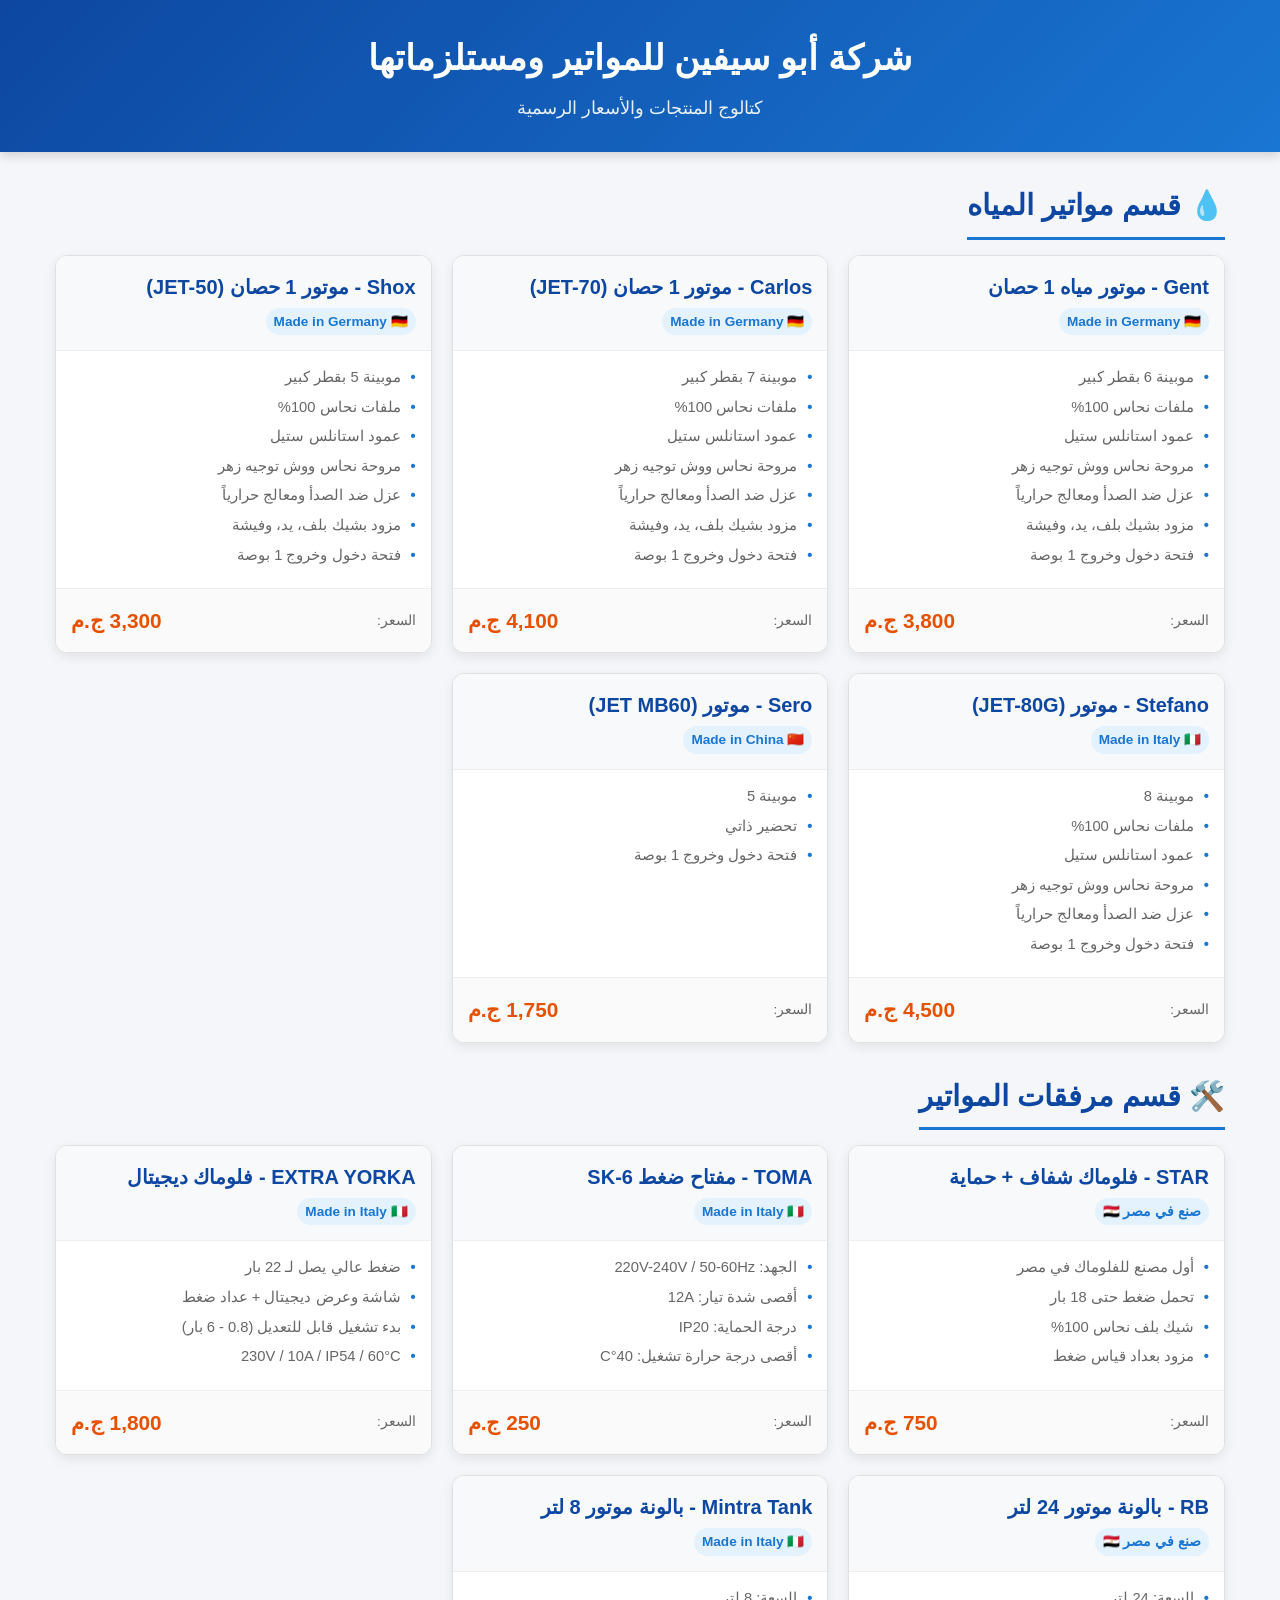
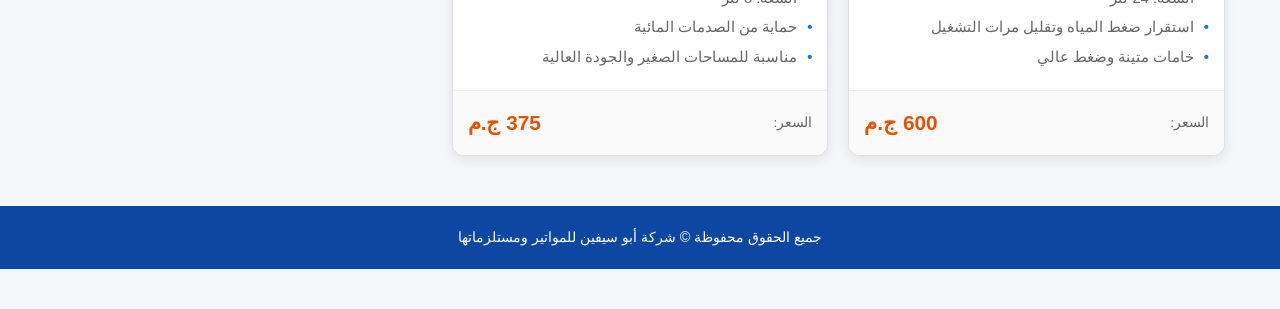
==== index.html @ 0f26a61b "Add initial HTML structure for product catalog" ====
<!DOCTYPE html>
<html lang="ar" dir="rtl">
<head>
    <meta charset="UTF-8">
    <meta name="viewport" content="width=device-width, initial-scale=1.0">
    <title>شركة أبو سيفين للمواتير ومستلزماتها</title>
    <style>
        :root {
            --primary-color: #0d47a1;
            --secondary-color: #1976d2;
            --accent-color: #e65100;
            --bg-color: #f4f6f9;
            --card-bg: #ffffff;
            --text-color: #333333;
            --text-light: #666666;
        }

        * {
            box-sizing: border-box;
            margin: 0;
            padding: 0;
            font-family: 'Segoe UI', Tahoma, Geneva, Verdana, sans-serif;
        }

        body {
            background-color: var(--bg-color);
            color: var(--text-color);
            line-height: 1.6;
            padding-bottom: 40px;
        }

        header {
            background: linear-gradient(135deg, var(--primary-color), var(--secondary-color));
            color: white;
            text-align: center;
            padding: 30px 15px;
            box-shadow: 0 4px 10px rgba(0,0,0,0.15);
        }

        header h1 {
            font-size: 2.2rem;
            margin-bottom: 8px;
        }

        header p {
            font-size: 1.1rem;
            opacity: 0.9;
        }

        .container {
            max-width: 1200px;
            margin: 0 auto;
            padding: 0 15px;
        }

        .section-title {
            font-size: 1.8rem;
            color: var(--primary-color);
            margin: 30px 0 15px;
            padding-bottom: 8px;
            border-bottom: 3px solid var(--secondary-color);
            display: inline-block;
        }

        .grid {
            display: grid;
            grid-template-columns: repeat(auto-fill, minmax(280px, 1fr));
            gap: 20px;
        }

        .card {
            background: var(--card-bg);
            border-radius: 12px;
            overflow: hidden;
            box-shadow: 0 4px 12px rgba(0,0,0,0.08);
            transition: transform 0.3s ease, box-shadow 0.3s ease;
            display: flex;
            flex-direction: column;
            border: 1px solid #e0e0e0;
        }

        .card:hover {
            transform: translateY(-5px);
            box-shadow: 0 8px 20px rgba(0,0,0,0.15);
        }

        .card-header {
            background-color: #f8f9fa;
            padding: 15px;
            border-bottom: 1px solid #eee;
        }

        .card-title {
            font-size: 1.25rem;
            color: var(--primary-color);
            margin-bottom: 5px;
        }

        .origin-badge {
            display: inline-block;
            background-color: #e3f2fd;
            color: var(--secondary-color);
            font-size: 0.85rem;
            font-weight: bold;
            padding: 3px 8px;
            border-radius: 15px;
        }

        .card-body {
            padding: 15px;
            flex-grow: 1;
        }

        .specs-list {
            list-style-type: none;
            font-size: 0.92rem;
            color: var(--text-light);
        }

        .specs-list li {
            margin-bottom: 6px;
            position: relative;
            padding-right: 15px;
        }

        .specs-list li::before {
            content: "•";
            color: var(--secondary-color);
            font-weight: bold;
            position: absolute;
            right: 0;
        }

        .card-footer {
            padding: 15px;
            background-color: #fafafa;
            border-top: 1px solid #eee;
            display: flex;
            justify-content: space-between;
            align-items: center;
        }

        .price-label {
            font-size: 0.85rem;
            color: var(--text-light);
        }

        .price-value {
            font-size: 1.3rem;
            font-weight: bold;
            color: var(--accent-color);
        }

        footer {
            text-align: center;
            margin-top: 50px;
            padding: 20px;
            background-color: var(--primary-color);
            color: white;
            font-size: 0.9rem;
        }

        @media (max-width: 600px) {
            header h1 {
                font-size: 1.6rem;
            }
            .grid {
                grid-template-columns: 1fr;
            }
        }
    </style>
</head>
<body>

    <header>
        <h1>شركة أبو سيفين للمواتير ومستلزماتها</h1>
        <p>كتالوج المنتجات والأسعار الرسمية</p>
    </header>

    <div class="container">
        
        <!-- القسم الأول: مواتير المياه -->
        <h2 class="section-title">💧 قسم مواتير المياه</h2>
        <div class="grid">
            
            <!-- منتج 1 -->
            <div class="card">
                <div class="card-header">
                    <h3 class="card-title">Gent - موتور مياه 1 حصان</h3>
                    <span class="origin-badge">Made in Germany 🇩🇪</span>
                </div>
                <div class="card-body">
                    <ul class="specs-list">
                        <li>موبينة 6 بقطر كبير</li>
                        <li>ملفات نحاس 100%</li>
                        <li>عمود استانلس ستيل</li>
                        <li>مروحة نحاس ووش توجيه زهر</li>
                        <li>عزل ضد الصدأ ومعالج حرارياً</li>
                        <li>مزود بشيك بلف، يد، وفيشة</li>
                        <li>فتحة دخول وخروج 1 بوصة</li>
                    </ul>
                </div>
                <div class="card-footer">
                    <span class="price-label">السعر:</span>
                    <span class="price-value">3,800 ج.م</span>
                </div>
            </div>

            <!-- منتج 2 -->
            <div class="card">
                <div class="card-header">
                    <h3 class="card-title">Carlos - موتور 1 حصان (JET-70)</h3>
                    <span class="origin-badge">Made in Germany 🇩🇪</span>
                </div>
                <div class="card-body">
                    <ul class="specs-list">
                        <li>موبينة 7 بقطر كبير</li>
                        <li>ملفات نحاس 100%</li>
                        <li>عمود استانلس ستيل</li>
                        <li>مروحة نحاس ووش توجيه زهر</li>
                        <li>عزل ضد الصدأ ومعالج حرارياً</li>
                        <li>مزود بشيك بلف، يد، وفيشة</li>
                        <li>فتحة دخول وخروج 1 بوصة</li>
                    </ul>
                </div>
                <div class="card-footer">
                    <span class="price-label">السعر:</span>
                    <span class="price-value">4,100 ج.م</span>
                </div>
            </div>

            <!-- منتج 3 -->
            <div class="card">
                <div class="card-header">
                    <h3 class="card-title">Shox - موتور 1 حصان (JET-50)</h3>
                    <span class="origin-badge">Made in Germany 🇩🇪</span>
                </div>
                <div class="card-body">
                    <ul class="specs-list">
                        <li>موبينة 5 بقطر كبير</li>
                        <li>ملفات نحاس 100%</li>
                        <li>عمود استانلس ستيل</li>
                        <li>مروحة نحاس ووش توجيه زهر</li>
                        <li>عزل ضد الصدأ ومعالج حرارياً</li>
                        <li>مزود بشيك بلف، يد، وفيشة</li>
                        <li>فتحة دخول وخروج 1 بوصة</li>
                    </ul>
                </div>
                <div class="card-footer">
                    <span class="price-label">السعر:</span>
                    <span class="price-value">3,300 ج.م</span>
                </div>
            </div>

            <!-- منتج 4 -->
            <div class="card">
                <div class="card-header">
                    <h3 class="card-title">Stefano - موتور (JET-80G)</h3>
                    <span class="origin-badge">Made in Italy 🇮🇹</span>
                </div>
                <div class="card-body">
                    <ul class="specs-list">
                        <li>موبينة 8</li>
                        <li>ملفات نحاس 100%</li>
                        <li>عمود استانلس ستيل</li>
                        <li>مروحة نحاس ووش توجيه زهر</li>
                        <li>عزل ضد الصدأ ومعالج حرارياً</li>
                        <li>فتحة دخول وخروج 1 بوصة</li>
                    </ul>
                </div>
                <div class="card-footer">
                    <span class="price-label">السعر:</span>
                    <span class="price-value">4,500 ج.م</span>
                </div>
            </div>

            <!-- منتج 5 -->
            <div class="card">
                <div class="card-header">
                    <h3 class="card-title">Sero - موتور (JET MB60)</h3>
                    <span class="origin-badge">Made in China 🇨🇳</span>
                </div>
                <div class="card-body">
                    <ul class="specs-list">
                        <li>موبينة 5</li>
                        <li>تحضير ذاتي</li>
                        <li>فتحة دخول وخروج 1 بوصة</li>
                    </ul>
                </div>
                <div class="card-footer">
                    <span class="price-label">السعر:</span>
                    <span class="price-value">1,750 ج.م</span>
                </div>
            </div>

        </div>

        <!-- القسم الثاني: مرفقات المواتير -->
        <h2 class="section-title">🛠️ قسم مرفقات المواتير</h2>
        <div class="grid">
            
            <!-- منتج 1 -->
            <div class="card">
                <div class="card-header">
                    <h3 class="card-title">STAR - فلوماك شفاف + حماية</h3>
                    <span class="origin-badge">صنع في مصر 🇪🇬</span>
                </div>
                <div class="card-body">
                    <ul class="specs-list">
                        <li>أول مصنع للفلوماك في مصر</li>
                        <li>تحمل ضغط حتى 18 بار</li>
                        <li>شيك بلف نحاس 100%</li>
                        <li>مزود بعداد قياس ضغط</li>
                    </ul>
                </div>
                <div class="card-footer">
                    <span class="price-label">السعر:</span>
                    <span class="price-value">750 ج.م</span>
                </div>
            </div>

            <!-- منتج 2 -->
            <div class="card">
                <div class="card-header">
                    <h3 class="card-title">TOMA - مفتاح ضغط SK-6</h3>
                    <span class="origin-badge">Made in Italy 🇮🇹</span>
                </div>
                <div class="card-body">
                    <ul class="specs-list">
                        <li>الجهد: 220V-240V / 50-60Hz</li>
                        <li>أقصى شدة تيار: 12A</li>
                        <li>درجة الحماية: IP20</li>
                        <li>أقصى درجة حرارة تشغيل: 40°C</li>
                    </ul>
                </div>
                <div class="card-footer">
                    <span class="price-label">السعر:</span>
                    <span class="price-value">250 ج.م</span>
                </div>
            </div>

            <!-- منتج 3 -->
            <div class="card">
                <div class="card-header">
                    <h3 class="card-title">EXTRA YORKA - فلوماك ديجيتال</h3>
                    <span class="origin-badge">Made in Italy 🇮🇹</span>
                </div>
                <div class="card-body">
                    <ul class="specs-list">
                        <li>ضغط عالي يصل لـ 22 بار</li>
                        <li>شاشة وعرض ديجيتال + عداد ضغط</li>
                        <li>بدء تشغيل قابل للتعديل (0.8 - 6 بار)</li>
                        <li>230V / 10A / IP54 / 60°C</li>
                    </ul>
                </div>
                <div class="card-footer">
                    <span class="price-label">السعر:</span>
                    <span class="price-value">1,800 ج.م</span>
                </div>
            </div>

            <!-- منتج 4 -->
            <div class="card">
                <div class="card-header">
                    <h3 class="card-title">RB - بالونة موتور 24 لتر</h3>
                    <span class="origin-badge">صنع في مصر 🇪🇬</span>
                </div>
                <div class="card-body">
                    <ul class="specs-list">
                        <li>السعة: 24 لتر</li>
                        <li>استقرار ضغط المياه وتقليل مرات التشغيل</li>
                        <li>خامات متينة وضغط عالي</li>
                    </ul>
                </div>
                <div class="card-footer">
                    <span class="price-label">السعر:</span>
                    <span class="price-value">600 ج.م</span>
                </div>
            </div>

            <!-- منتج 5 -->
            <div class="card">
                <div class="card-header">
                    <h3 class="card-title">Mintra Tank - بالونة موتور 8 لتر</h3>
                    <span class="origin-badge">Made in Italy 🇮🇹</span>
                </div>
                <div class="card-body">
                    <ul class="specs-list">
                        <li>السعة: 8 لتر</li>
                        <li>حماية من الصدمات المائية</li>
                        <li>مناسبة للمساحات الصغير والجودة العالية</li>
                    </ul>
                </div>
                <div class="card-footer">
                    <span class="price-label">السعر:</span>
                    <span class="price-value">375 ج.م</span>
                </div>
            </div>

        </div>

    </div>

    <footer>
        <p>جميع الحقوق محفوظة © شركة أبو سيفين للمواتير ومستلزماتها</p>
    </footer>

</body>
  </html>
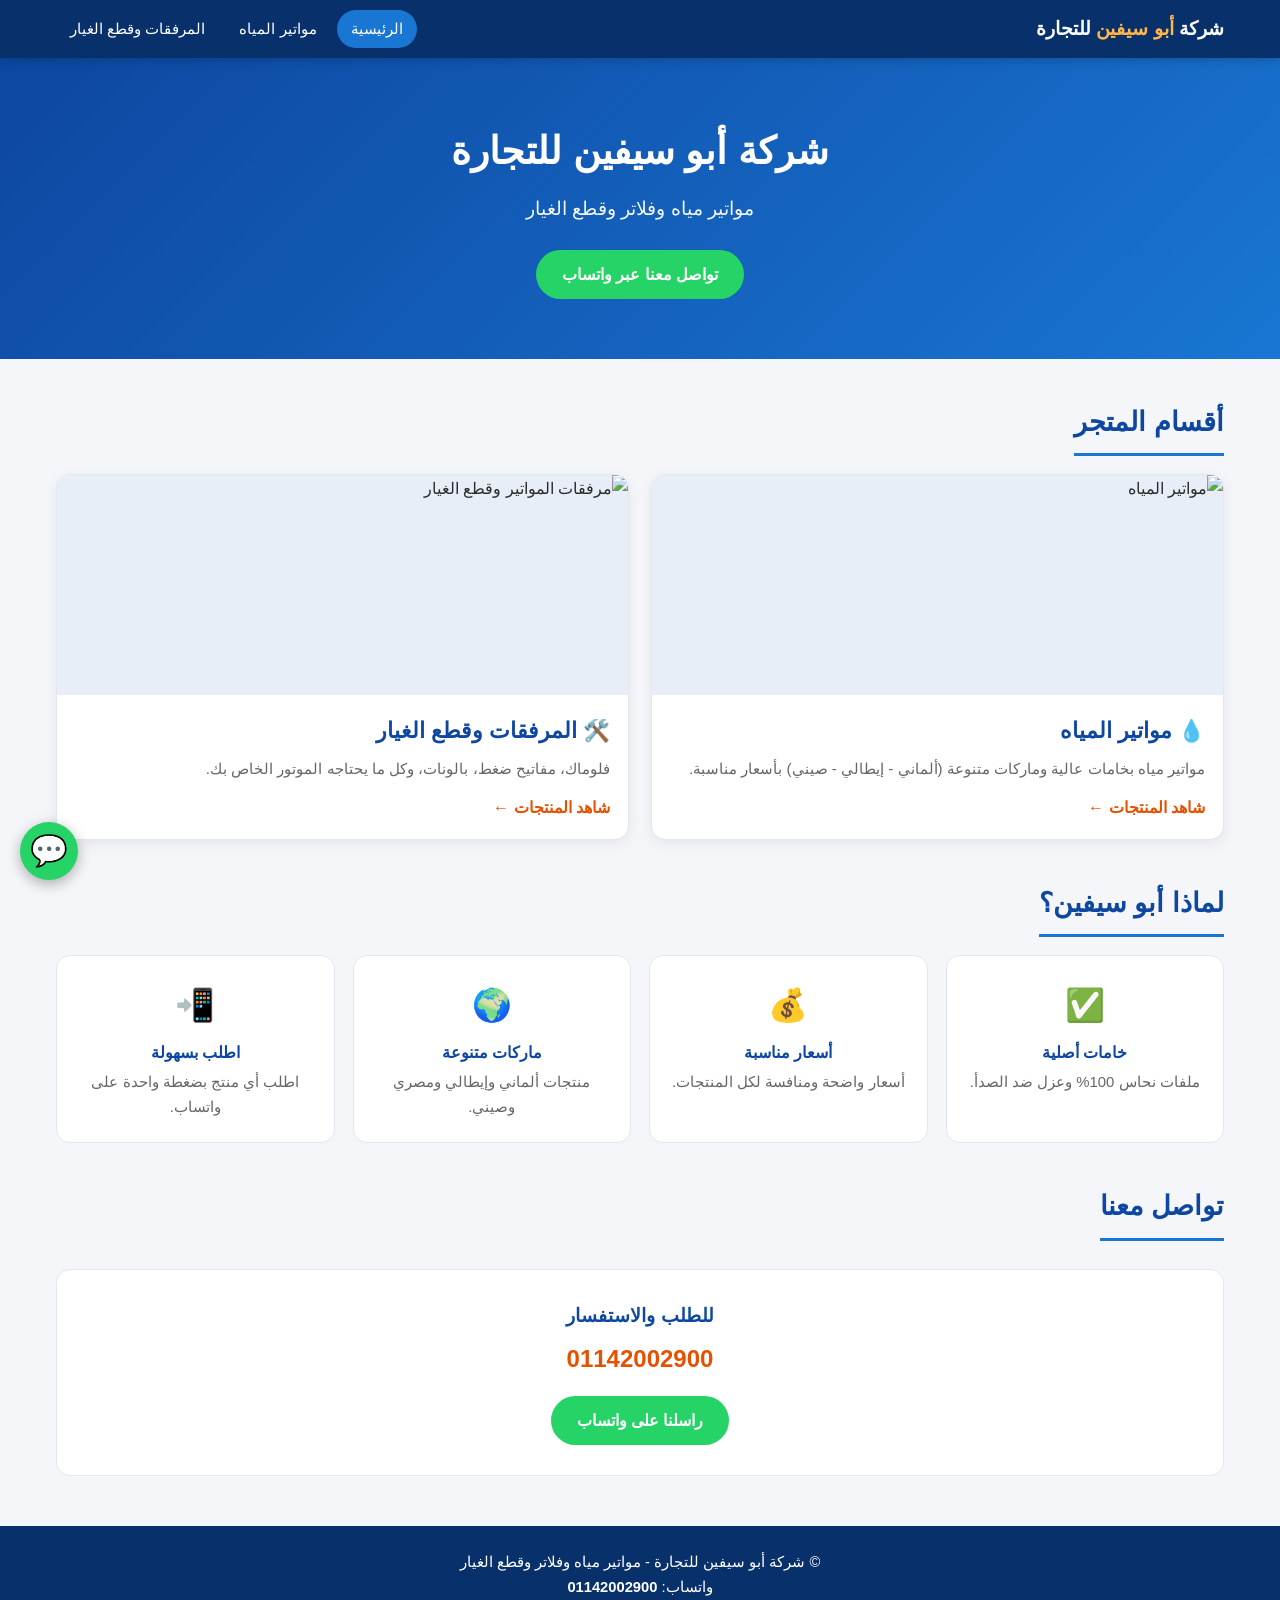
==== commit a96bbe3d: "Add files via upload" ====
--- a/index.html
+++ b/index.html
@@ -1,410 +1,96 @@
 <!DOCTYPE html>
 <html lang="ar" dir="rtl">
 <head>
-    <meta charset="UTF-8">
-    <meta name="viewport" content="width=device-width, initial-scale=1.0">
-    <title>شركة أبو سيفين للمواتير ومستلزماتها</title>
-    <style>
-        :root {
-            --primary-color: #0d47a1;
-            --secondary-color: #1976d2;
-            --accent-color: #e65100;
-            --bg-color: #f4f6f9;
-            --card-bg: #ffffff;
-            --text-color: #333333;
-            --text-light: #666666;
-        }
-
-        * {
-            box-sizing: border-box;
-            margin: 0;
-            padding: 0;
-            font-family: 'Segoe UI', Tahoma, Geneva, Verdana, sans-serif;
-        }
-
-        body {
-            background-color: var(--bg-color);
-            color: var(--text-color);
-            line-height: 1.6;
-            padding-bottom: 40px;
-        }
-
-        header {
-            background: linear-gradient(135deg, var(--primary-color), var(--secondary-color));
-            color: white;
-            text-align: center;
-            padding: 30px 15px;
-            box-shadow: 0 4px 10px rgba(0,0,0,0.15);
-        }
-
-        header h1 {
-            font-size: 2.2rem;
-            margin-bottom: 8px;
-        }
-
-        header p {
-            font-size: 1.1rem;
-            opacity: 0.9;
-        }
-
-        .container {
-            max-width: 1200px;
-            margin: 0 auto;
-            padding: 0 15px;
-        }
-
-        .section-title {
-            font-size: 1.8rem;
-            color: var(--primary-color);
-            margin: 30px 0 15px;
-            padding-bottom: 8px;
-            border-bottom: 3px solid var(--secondary-color);
-            display: inline-block;
-        }
-
-        .grid {
-            display: grid;
-            grid-template-columns: repeat(auto-fill, minmax(280px, 1fr));
-            gap: 20px;
-        }
-
-        .card {
-            background: var(--card-bg);
-            border-radius: 12px;
-            overflow: hidden;
-            box-shadow: 0 4px 12px rgba(0,0,0,0.08);
-            transition: transform 0.3s ease, box-shadow 0.3s ease;
-            display: flex;
-            flex-direction: column;
-            border: 1px solid #e0e0e0;
-        }
-
-        .card:hover {
-            transform: translateY(-5px);
-            box-shadow: 0 8px 20px rgba(0,0,0,0.15);
-        }
-
-        .card-header {
-            background-color: #f8f9fa;
-            padding: 15px;
-            border-bottom: 1px solid #eee;
-        }
-
-        .card-title {
-            font-size: 1.25rem;
-            color: var(--primary-color);
-            margin-bottom: 5px;
-        }
-
-        .origin-badge {
-            display: inline-block;
-            background-color: #e3f2fd;
-            color: var(--secondary-color);
-            font-size: 0.85rem;
-            font-weight: bold;
-            padding: 3px 8px;
-            border-radius: 15px;
-        }
-
-        .card-body {
-            padding: 15px;
-            flex-grow: 1;
-        }
-
-        .specs-list {
-            list-style-type: none;
-            font-size: 0.92rem;
-            color: var(--text-light);
-        }
-
-        .specs-list li {
-            margin-bottom: 6px;
-            position: relative;
-            padding-right: 15px;
-        }
-
-        .specs-list li::before {
-            content: "•";
-            color: var(--secondary-color);
-            font-weight: bold;
-            position: absolute;
-            right: 0;
-        }
-
-        .card-footer {
-            padding: 15px;
-            background-color: #fafafa;
-            border-top: 1px solid #eee;
-            display: flex;
-            justify-content: space-between;
-            align-items: center;
-        }
-
-        .price-label {
-            font-size: 0.85rem;
-            color: var(--text-light);
-        }
-
-        .price-value {
-            font-size: 1.3rem;
-            font-weight: bold;
-            color: var(--accent-color);
-        }
-
-        footer {
-            text-align: center;
-            margin-top: 50px;
-            padding: 20px;
-            background-color: var(--primary-color);
-            color: white;
-            font-size: 0.9rem;
-        }
-
-        @media (max-width: 600px) {
-            header h1 {
-                font-size: 1.6rem;
-            }
-            .grid {
-                grid-template-columns: 1fr;
-            }
-        }
-    </style>
+  <meta charset="UTF-8">
+  <meta name="viewport" content="width=device-width, initial-scale=1.0">
+  <title>شركة أبو سيفين للتجارة | مواتير مياه وفلاتر وقطع الغيار</title>
+  <meta name="description" content="شركة أبو سيفين للتجارة - مواتير مياه وفلاتر وقطع الغيار بأفضل الأسعار. اطلب مباشرة عبر واتساب.">
+  <link rel="stylesheet" href="style.css">
 </head>
 <body>
 
-    <header>
-        <h1>شركة أبو سيفين للمواتير ومستلزماتها</h1>
-        <p>كتالوج المنتجات والأسعار الرسمية</p>
-    </header>
+  <nav class="navbar">
+    <div class="container">
+      <a href="index.html" class="brand">شركة <span>أبو سيفين</span> للتجارة</a>
+      <div class="nav-links">
+        <a href="index.html" class="active">الرئيسية</a>
+        <a href="motors.html">مواتير المياه</a>
+        <a href="accessories.html">المرفقات وقطع الغيار</a>
+      </div>
+    </div>
+  </nav>
 
-    <div class="container">
-        
-        <!-- القسم الأول: مواتير المياه -->
-        <h2 class="section-title">💧 قسم مواتير المياه</h2>
-        <div class="grid">
-            
-            <!-- منتج 1 -->
-            <div class="card">
-                <div class="card-header">
-                    <h3 class="card-title">Gent - موتور مياه 1 حصان</h3>
-                    <span class="origin-badge">Made in Germany 🇩🇪</span>
-                </div>
-                <div class="card-body">
-                    <ul class="specs-list">
-                        <li>موبينة 6 بقطر كبير</li>
-                        <li>ملفات نحاس 100%</li>
-                        <li>عمود استانلس ستيل</li>
-                        <li>مروحة نحاس ووش توجيه زهر</li>
-                        <li>عزل ضد الصدأ ومعالج حرارياً</li>
-                        <li>مزود بشيك بلف، يد، وفيشة</li>
-                        <li>فتحة دخول وخروج 1 بوصة</li>
-                    </ul>
-                </div>
-                <div class="card-footer">
-                    <span class="price-label">السعر:</span>
-                    <span class="price-value">3,800 ج.م</span>
-                </div>
-            </div>
+  <header class="hero">
+    <h1>شركة أبو سيفين للتجارة</h1>
+    <p>مواتير مياه وفلاتر وقطع الغيار</p>
+    <a class="btn btn-whatsapp" data-wa href="#">تواصل معنا عبر واتساب</a>
+  </header>
 
-            <!-- منتج 2 -->
-            <div class="card">
-                <div class="card-header">
-                    <h3 class="card-title">Carlos - موتور 1 حصان (JET-70)</h3>
-                    <span class="origin-badge">Made in Germany 🇩🇪</span>
-                </div>
-                <div class="card-body">
-                    <ul class="specs-list">
-                        <li>موبينة 7 بقطر كبير</li>
-                        <li>ملفات نحاس 100%</li>
-                        <li>عمود استانلس ستيل</li>
-                        <li>مروحة نحاس ووش توجيه زهر</li>
-                        <li>عزل ضد الصدأ ومعالج حرارياً</li>
-                        <li>مزود بشيك بلف، يد، وفيشة</li>
-                        <li>فتحة دخول وخروج 1 بوصة</li>
-                    </ul>
-                </div>
-                <div class="card-footer">
-                    <span class="price-label">السعر:</span>
-                    <span class="price-value">4,100 ج.م</span>
-                </div>
-            </div>
+  <main class="container">
 
-            <!-- منتج 3 -->
-            <div class="card">
-                <div class="card-header">
-                    <h3 class="card-title">Shox - موتور 1 حصان (JET-50)</h3>
-                    <span class="origin-badge">Made in Germany 🇩🇪</span>
-                </div>
-                <div class="card-body">
-                    <ul class="specs-list">
-                        <li>موبينة 5 بقطر كبير</li>
-                        <li>ملفات نحاس 100%</li>
-                        <li>عمود استانلس ستيل</li>
-                        <li>مروحة نحاس ووش توجيه زهر</li>
-                        <li>عزل ضد الصدأ ومعالج حرارياً</li>
-                        <li>مزود بشيك بلف، يد، وفيشة</li>
-                        <li>فتحة دخول وخروج 1 بوصة</li>
-                    </ul>
-                </div>
-                <div class="card-footer">
-                    <span class="price-label">السعر:</span>
-                    <span class="price-value">3,300 ج.م</span>
-                </div>
-            </div>
+    <h2 class="section-title">أقسام المتجر</h2>
+    <div class="categories">
+      <a class="category-card" href="motors.html">
+        <img src="images/cat-motors.jpg" alt="مواتير المياه" loading="lazy"
+             onerror="this.onerror=null;this.src='images/placeholder.svg';">
+        <div class="info">
+          <h3>💧 مواتير المياه</h3>
+          <p>مواتير مياه بخامات عالية وماركات متنوعة (ألماني - إيطالي - صيني) بأسعار مناسبة.</p>
+          <span class="more">شاهد المنتجات ←</span>
+        </div>
+      </a>
 
-            <!-- منتج 4 -->
-            <div class="card">
-                <div class="card-header">
-                    <h3 class="card-title">Stefano - موتور (JET-80G)</h3>
-                    <span class="origin-badge">Made in Italy 🇮🇹</span>
-                </div>
-                <div class="card-body">
-                    <ul class="specs-list">
-                        <li>موبينة 8</li>
-                        <li>ملفات نحاس 100%</li>
-                        <li>عمود استانلس ستيل</li>
-                        <li>مروحة نحاس ووش توجيه زهر</li>
-                        <li>عزل ضد الصدأ ومعالج حرارياً</li>
-                        <li>فتحة دخول وخروج 1 بوصة</li>
-                    </ul>
-                </div>
-                <div class="card-footer">
-                    <span class="price-label">السعر:</span>
-                    <span class="price-value">4,500 ج.م</span>
-                </div>
-            </div>
-
-            <!-- منتج 5 -->
-            <div class="card">
-                <div class="card-header">
-                    <h3 class="card-title">Sero - موتور (JET MB60)</h3>
-                    <span class="origin-badge">Made in China 🇨🇳</span>
-                </div>
-                <div class="card-body">
-                    <ul class="specs-list">
-                        <li>موبينة 5</li>
-                        <li>تحضير ذاتي</li>
-                        <li>فتحة دخول وخروج 1 بوصة</li>
-                    </ul>
-                </div>
-                <div class="card-footer">
-                    <span class="price-label">السعر:</span>
-                    <span class="price-value">1,750 ج.م</span>
-                </div>
-            </div>
-
+      <a class="category-card" href="accessories.html">
+        <img src="images/cat-accessories.jpg" alt="مرفقات المواتير وقطع الغيار" loading="lazy"
+             onerror="this.onerror=null;this.src='images/placeholder.svg';">
+        <div class="info">
+          <h3>🛠️ المرفقات وقطع الغيار</h3>
+          <p>فلوماك، مفاتيح ضغط، بالونات، وكل ما يحتاجه الموتور الخاص بك.</p>
+          <span class="more">شاهد المنتجات ←</span>
         </div>
-
-        <!-- القسم الثاني: مرفقات المواتير -->
-        <h2 class="section-title">🛠️ قسم مرفقات المواتير</h2>
-        <div class="grid">
-            
-            <!-- منتج 1 -->
-            <div class="card">
-                <div class="card-header">
-                    <h3 class="card-title">STAR - فلوماك شفاف + حماية</h3>
-                    <span class="origin-badge">صنع في مصر 🇪🇬</span>
-                </div>
-                <div class="card-body">
-                    <ul class="specs-list">
-                        <li>أول مصنع للفلوماك في مصر</li>
-                        <li>تحمل ضغط حتى 18 بار</li>
-                        <li>شيك بلف نحاس 100%</li>
-                        <li>مزود بعداد قياس ضغط</li>
-                    </ul>
-                </div>
-                <div class="card-footer">
-                    <span class="price-label">السعر:</span>
-                    <span class="price-value">750 ج.م</span>
-                </div>
-            </div>
-
-            <!-- منتج 2 -->
-            <div class="card">
-                <div class="card-header">
-                    <h3 class="card-title">TOMA - مفتاح ضغط SK-6</h3>
-                    <span class="origin-badge">Made in Italy 🇮🇹</span>
-                </div>
-                <div class="card-body">
-                    <ul class="specs-list">
-                        <li>الجهد: 220V-240V / 50-60Hz</li>
-                        <li>أقصى شدة تيار: 12A</li>
-                        <li>درجة الحماية: IP20</li>
-                        <li>أقصى درجة حرارة تشغيل: 40°C</li>
-                    </ul>
-                </div>
-                <div class="card-footer">
-                    <span class="price-label">السعر:</span>
-                    <span class="price-value">250 ج.م</span>
-                </div>
-            </div>
-
-            <!-- منتج 3 -->
-            <div class="card">
-                <div class="card-header">
-                    <h3 class="card-title">EXTRA YORKA - فلوماك ديجيتال</h3>
-                    <span class="origin-badge">Made in Italy 🇮🇹</span>
-                </div>
-                <div class="card-body">
-                    <ul class="specs-list">
-                        <li>ضغط عالي يصل لـ 22 بار</li>
-                        <li>شاشة وعرض ديجيتال + عداد ضغط</li>
-                        <li>بدء تشغيل قابل للتعديل (0.8 - 6 بار)</li>
-                        <li>230V / 10A / IP54 / 60°C</li>
-                    </ul>
-                </div>
-                <div class="card-footer">
-                    <span class="price-label">السعر:</span>
-                    <span class="price-value">1,800 ج.م</span>
-                </div>
-            </div>
-
-            <!-- منتج 4 -->
-            <div class="card">
-                <div class="card-header">
-                    <h3 class="card-title">RB - بالونة موتور 24 لتر</h3>
-                    <span class="origin-badge">صنع في مصر 🇪🇬</span>
-                </div>
-                <div class="card-body">
-                    <ul class="specs-list">
-                        <li>السعة: 24 لتر</li>
-                        <li>استقرار ضغط المياه وتقليل مرات التشغيل</li>
-                        <li>خامات متينة وضغط عالي</li>
-                    </ul>
-                </div>
-                <div class="card-footer">
-                    <span class="price-label">السعر:</span>
-                    <span class="price-value">600 ج.م</span>
-                </div>
-            </div>
-
-            <!-- منتج 5 -->
-            <div class="card">
-                <div class="card-header">
-                    <h3 class="card-title">Mintra Tank - بالونة موتور 8 لتر</h3>
-                    <span class="origin-badge">Made in Italy 🇮🇹</span>
-                </div>
-                <div class="card-body">
-                    <ul class="specs-list">
-                        <li>السعة: 8 لتر</li>
-                        <li>حماية من الصدمات المائية</li>
-                        <li>مناسبة للمساحات الصغير والجودة العالية</li>
-                    </ul>
-                </div>
-                <div class="card-footer">
-                    <span class="price-label">السعر:</span>
-                    <span class="price-value">375 ج.م</span>
-                </div>
-            </div>
-
-        </div>
-
+      </a>
     </div>
 
-    <footer>
-        <p>جميع الحقوق محفوظة © شركة أبو سيفين للمواتير ومستلزماتها</p>
-    </footer>
+    <h2 class="section-title">لماذا أبو سيفين؟</h2>
+    <div class="info-grid">
+      <div class="info-box">
+        <div class="icon">✅</div>
+        <h4>خامات أصلية</h4>
+        <p>ملفات نحاس 100% وعزل ضد الصدأ.</p>
+      </div>
+      <div class="info-box">
+        <div class="icon">💰</div>
+        <h4>أسعار مناسبة</h4>
+        <p>أسعار واضحة ومنافسة لكل المنتجات.</p>
+      </div>
+      <div class="info-box">
+        <div class="icon">🌍</div>
+        <h4>ماركات متنوعة</h4>
+        <p>منتجات ألماني وإيطالي ومصري وصيني.</p>
+      </div>
+      <div class="info-box">
+        <div class="icon">📲</div>
+        <h4>اطلب بسهولة</h4>
+        <p>اطلب أي منتج بضغطة واحدة على واتساب.</p>
+      </div>
+    </div>
 
+    <h2 class="section-title">تواصل معنا</h2>
+    <div class="contact-box">
+      <h3>للطلب والاستفسار</h3>
+      <p class="phone">01142002900</p>
+      <a class="btn btn-whatsapp" data-wa href="#">راسلنا على واتساب</a>
+    </div>
+
+  </main>
+
+  <footer>
+    <p>© شركة أبو سيفين للتجارة - مواتير مياه وفلاتر وقطع الغيار</p>
+    <p>واتساب: <span class="phone">01142002900</span></p>
+  </footer>
+
+  <a class="float-wa" data-wa href="#" aria-label="واتساب">💬</a>
+
+  <script src="script.js"></script>
 </body>
-  </html>
-  
+</html>
--- a/style.css
+++ b/style.css
@@ -0,0 +1,249 @@
+:root {
+  --primary: #0d47a1;
+  --primary-dark: #08306b;
+  --secondary: #1976d2;
+  --accent: #e65100;
+  --whatsapp: #25d366;
+  --whatsapp-dark: #1da851;
+  --bg: #f4f6f9;
+  --card: #ffffff;
+  --text: #2b2b2b;
+  --muted: #666;
+  --border: #e3e7ee;
+  --radius: 14px;
+}
+
+* { box-sizing: border-box; margin: 0; padding: 0; }
+
+html { scroll-behavior: smooth; }
+
+body {
+  font-family: 'Segoe UI', Tahoma, Arial, sans-serif;
+  background: var(--bg);
+  color: var(--text);
+  line-height: 1.7;
+}
+
+a { text-decoration: none; color: inherit; }
+img { max-width: 100%; display: block; }
+
+.container { max-width: 1200px; margin: 0 auto; padding: 0 16px; }
+
+/* ===== Navbar ===== */
+.navbar {
+  background: var(--primary-dark);
+  color: #fff;
+  position: sticky;
+  top: 0;
+  z-index: 50;
+  box-shadow: 0 2px 10px rgba(0,0,0,.2);
+}
+.navbar .container {
+  display: flex;
+  align-items: center;
+  justify-content: space-between;
+  flex-wrap: wrap;
+  gap: 8px;
+  padding-top: 10px;
+  padding-bottom: 10px;
+}
+.brand { font-size: 1.2rem; font-weight: bold; }
+.brand span { color: #ffb74d; }
+.nav-links { display: flex; gap: 6px; flex-wrap: wrap; }
+.nav-links a {
+  padding: 6px 14px;
+  border-radius: 20px;
+  font-size: .95rem;
+  transition: background .2s;
+}
+.nav-links a:hover { background: rgba(255,255,255,.15); }
+.nav-links a.active { background: var(--secondary); }
+
+/* ===== Hero ===== */
+.hero {
+  background: linear-gradient(135deg, var(--primary), var(--secondary));
+  color: #fff;
+  text-align: center;
+  padding: 60px 16px;
+}
+.hero h1 { font-size: 2.4rem; margin-bottom: 10px; }
+.hero p { font-size: 1.2rem; opacity: .95; margin-bottom: 24px; }
+
+.page-hero { padding: 36px 16px; }
+.page-hero h1 { font-size: 2rem; margin-bottom: 4px; }
+.page-hero p { margin-bottom: 0; font-size: 1.05rem; }
+
+/* ===== Buttons ===== */
+.btn {
+  display: inline-block;
+  padding: 11px 26px;
+  border-radius: 30px;
+  font-weight: bold;
+  font-size: 1rem;
+  border: none;
+  cursor: pointer;
+  transition: transform .2s, background .2s;
+}
+.btn:hover { transform: translateY(-2px); }
+.btn-whatsapp { background: var(--whatsapp); color: #fff; }
+.btn-whatsapp:hover { background: var(--whatsapp-dark); }
+.btn-light { background: #fff; color: var(--primary); }
+
+/* ===== Sections ===== */
+.section-title {
+  font-size: 1.7rem;
+  color: var(--primary);
+  margin: 40px 0 18px;
+  padding-bottom: 8px;
+  border-bottom: 3px solid var(--secondary);
+  display: inline-block;
+}
+
+/* ===== Home: category cards ===== */
+.categories {
+  display: grid;
+  grid-template-columns: repeat(auto-fit, minmax(280px, 1fr));
+  gap: 22px;
+}
+.category-card {
+  background: var(--card);
+  border-radius: var(--radius);
+  overflow: hidden;
+  border: 1px solid var(--border);
+  box-shadow: 0 4px 14px rgba(0,0,0,.07);
+  transition: transform .3s, box-shadow .3s;
+  display: block;
+}
+.category-card:hover { transform: translateY(-6px); box-shadow: 0 10px 24px rgba(0,0,0,.15); }
+.category-card img { width: 100%; height: 220px; object-fit: cover; background: #e8eef7; }
+.category-card .info { padding: 18px; }
+.category-card h3 { color: var(--primary); font-size: 1.35rem; margin-bottom: 6px; }
+.category-card p { color: var(--muted); font-size: .95rem; margin-bottom: 12px; }
+.category-card .more { color: var(--accent); font-weight: bold; }
+
+/* ===== Home: info boxes ===== */
+.info-grid {
+  display: grid;
+  grid-template-columns: repeat(auto-fit, minmax(220px, 1fr));
+  gap: 18px;
+}
+.info-box {
+  background: var(--card);
+  border: 1px solid var(--border);
+  border-radius: var(--radius);
+  padding: 22px 16px;
+  text-align: center;
+}
+.info-box .icon { font-size: 2rem; margin-bottom: 6px; }
+.info-box h4 { color: var(--primary); margin-bottom: 4px; }
+.info-box p { color: var(--muted); font-size: .93rem; }
+
+.contact-box {
+  background: var(--card);
+  border: 1px solid var(--border);
+  border-radius: var(--radius);
+  padding: 30px 16px;
+  text-align: center;
+  margin-top: 10px;
+}
+.contact-box h3 { color: var(--primary); margin-bottom: 8px; }
+.contact-box .phone { font-size: 1.5rem; font-weight: bold; color: var(--accent); direction: ltr; margin-bottom: 16px; }
+
+/* ===== Products ===== */
+.toolbar { margin: 24px 0 8px; }
+.search {
+  width: 100%;
+  max-width: 420px;
+  padding: 11px 18px;
+  border-radius: 30px;
+  border: 1px solid var(--border);
+  font-size: 1rem;
+  outline: none;
+}
+.search:focus { border-color: var(--secondary); box-shadow: 0 0 0 3px rgba(25,118,210,.15); }
+
+.grid {
+  display: grid;
+  grid-template-columns: repeat(auto-fill, minmax(270px, 1fr));
+  gap: 22px;
+  margin-top: 18px;
+}
+.card {
+  background: var(--card);
+  border-radius: var(--radius);
+  overflow: hidden;
+  border: 1px solid var(--border);
+  box-shadow: 0 4px 12px rgba(0,0,0,.07);
+  display: flex;
+  flex-direction: column;
+  transition: transform .3s, box-shadow .3s;
+}
+.card:hover { transform: translateY(-5px); box-shadow: 0 10px 22px rgba(0,0,0,.14); }
+.card-img {
+  background: #fff;
+  border-bottom: 1px solid var(--border);
+  aspect-ratio: 4 / 3;
+  display: flex;
+  align-items: center;
+  justify-content: center;
+}
+.card-img img { width: 100%; height: 100%; object-fit: contain; padding: 8px; }
+.card-header { padding: 14px 16px 0; }
+.card-title { font-size: 1.15rem; color: var(--primary); margin-bottom: 6px; }
+.origin-badge {
+  display: inline-block;
+  background: #e3f2fd;
+  color: var(--secondary);
+  font-size: .82rem;
+  font-weight: bold;
+  padding: 2px 10px;
+  border-radius: 15px;
+}
+.card-body { padding: 12px 16px; flex-grow: 1; }
+.specs-list { list-style: none; font-size: .9rem; color: var(--muted); }
+.specs-list li { position: relative; padding-right: 14px; margin-bottom: 4px; }
+.specs-list li::before { content: "•"; color: var(--secondary); font-weight: bold; position: absolute; right: 0; }
+.card-footer { padding: 14px 16px 16px; border-top: 1px solid var(--border); background: #fafbfc; }
+.price { font-size: 1.35rem; font-weight: bold; color: var(--accent); margin-bottom: 10px; }
+.price small { font-size: .85rem; color: var(--muted); font-weight: normal; }
+.card-footer .btn { width: 100%; text-align: center; padding: 10px; }
+.empty { text-align: center; color: var(--muted); padding: 40px 0; display: none; }
+
+/* ===== Floating WhatsApp ===== */
+.float-wa {
+  position: fixed;
+  bottom: 20px;
+  left: 20px;
+  background: var(--whatsapp);
+  color: #fff;
+  width: 58px;
+  height: 58px;
+  border-radius: 50%;
+  display: flex;
+  align-items: center;
+  justify-content: center;
+  font-size: 1.9rem;
+  box-shadow: 0 4px 14px rgba(0,0,0,.3);
+  z-index: 60;
+  transition: transform .2s;
+}
+.float-wa:hover { transform: scale(1.1); }
+
+/* ===== Footer ===== */
+footer {
+  background: var(--primary-dark);
+  color: #fff;
+  text-align: center;
+  padding: 24px 16px;
+  margin-top: 50px;
+  font-size: .92rem;
+}
+footer .phone { direction: ltr; display: inline-block; font-weight: bold; }
+
+/* ===== Mobile ===== */
+@media (max-width: 600px) {
+  .hero h1 { font-size: 1.7rem; }
+  .page-hero h1 { font-size: 1.5rem; }
+  .grid { grid-template-columns: 1fr; }
+  .brand { font-size: 1.05rem; }
+}
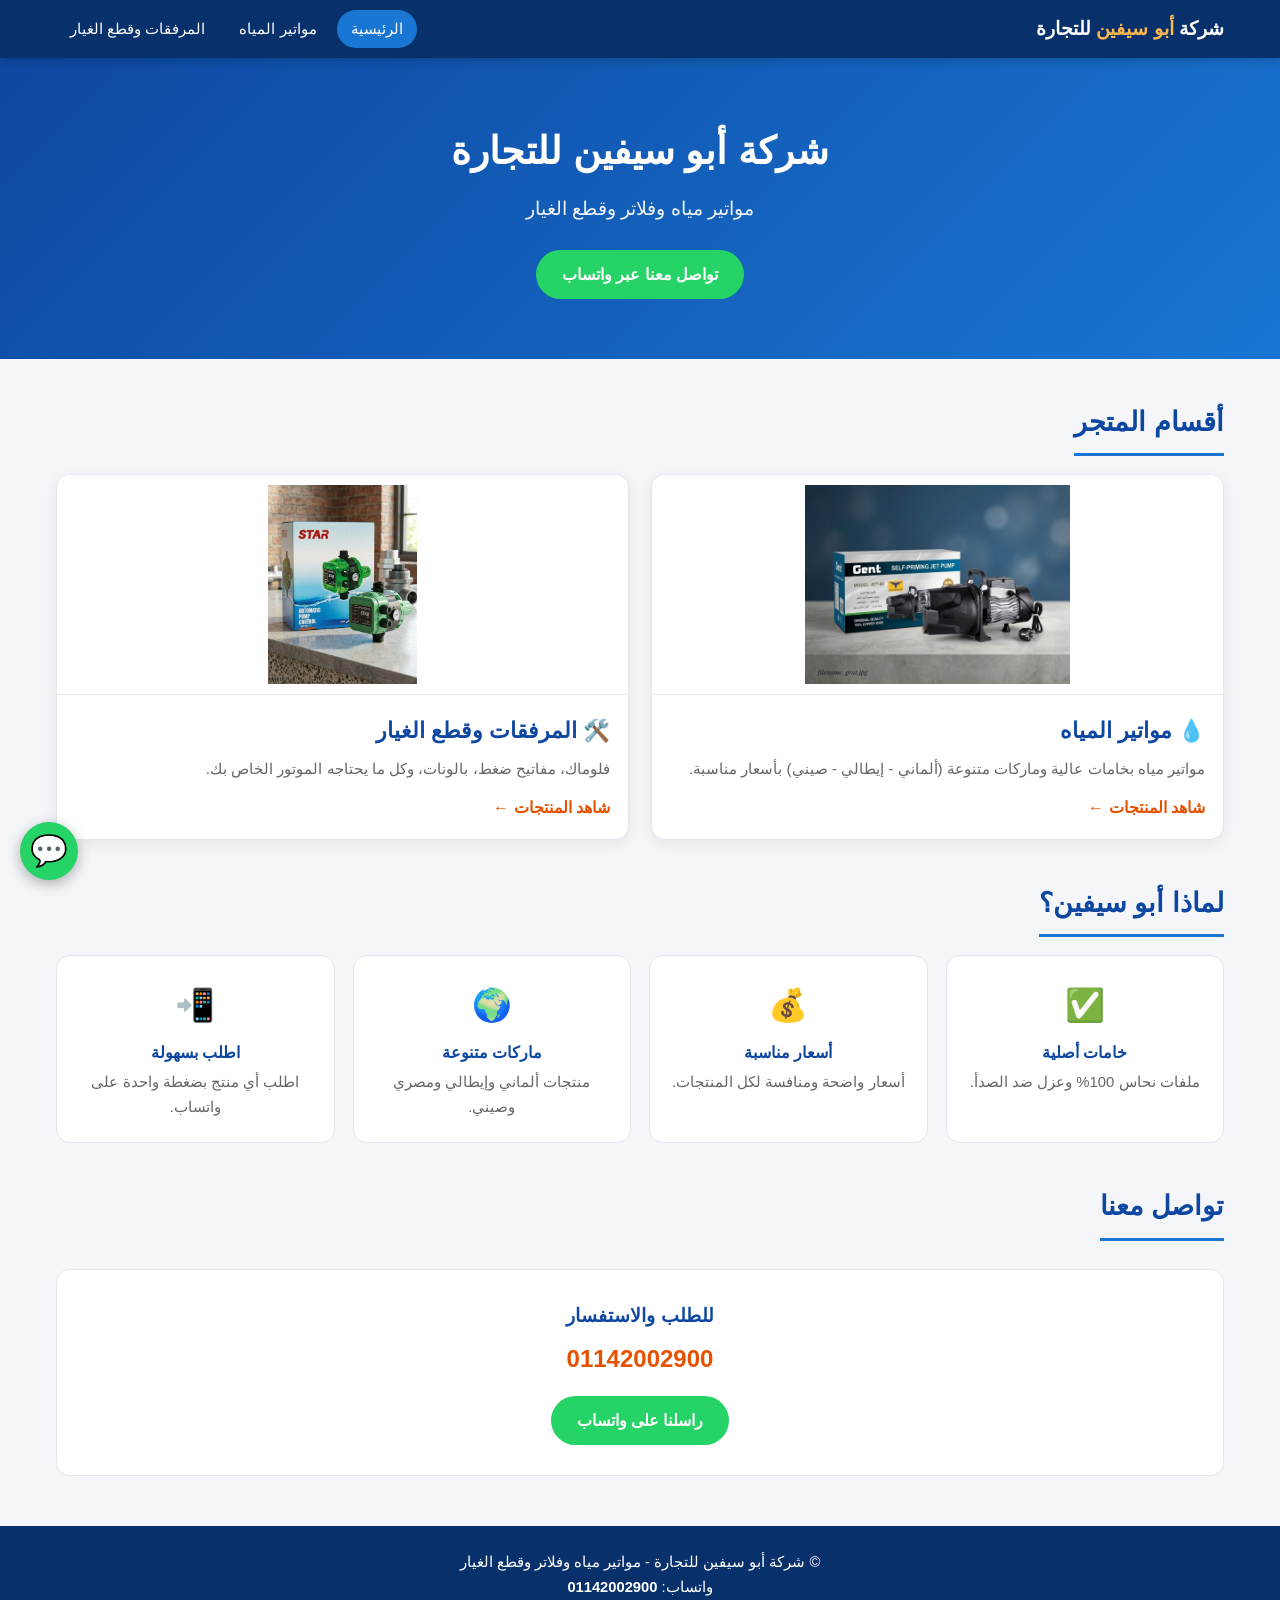
==== commit 861b20d0: "Add files via upload" ====
--- a/index.html
+++ b/index.html
@@ -31,8 +31,8 @@
     <h2 class="section-title">أقسام المتجر</h2>
     <div class="categories">
       <a class="category-card" href="motors.html">
-        <img src="images/cat-motors.jpg" alt="مواتير المياه" loading="lazy"
-             onerror="this.onerror=null;this.src='images/placeholder.svg';">
+        <img src="gent.jpg" alt="مواتير المياه"
+             onerror="this.onerror=null;this.style.objectFit='contain';this.style.padding='20px';this.src='data:image/svg+xml;utf8,%3Csvg xmlns=%22http://www.w3.org/2000/svg%22 viewBox=%220 0 400 300%22%3E%3Crect width=%22400%22 height=%22300%22 fill=%22%23eef3fa%22/%3E%3C/svg%3E';">
         <div class="info">
           <h3>💧 مواتير المياه</h3>
           <p>مواتير مياه بخامات عالية وماركات متنوعة (ألماني - إيطالي - صيني) بأسعار مناسبة.</p>
@@ -41,8 +41,8 @@
       </a>
 
       <a class="category-card" href="accessories.html">
-        <img src="images/cat-accessories.jpg" alt="مرفقات المواتير وقطع الغيار" loading="lazy"
-             onerror="this.onerror=null;this.src='images/placeholder.svg';">
+        <img src="star-flomac.jpg" alt="مرفقات المواتير وقطع الغيار"
+             onerror="this.onerror=null;this.style.objectFit='contain';this.style.padding='20px';this.src='data:image/svg+xml;utf8,%3Csvg xmlns=%22http://www.w3.org/2000/svg%22 viewBox=%220 0 400 300%22%3E%3Crect width=%22400%22 height=%22300%22 fill=%22%23eef3fa%22/%3E%3C/svg%3E';">
         <div class="info">
           <h3>🛠️ المرفقات وقطع الغيار</h3>
           <p>فلوماك، مفاتيح ضغط، بالونات، وكل ما يحتاجه الموتور الخاص بك.</p>
--- a/style.css
+++ b/style.css
@@ -115,7 +115,7 @@
   display: block;
 }
 .category-card:hover { transform: translateY(-6px); box-shadow: 0 10px 24px rgba(0,0,0,.15); }
-.category-card img { width: 100%; height: 220px; object-fit: cover; background: #e8eef7; }
+.category-card img { width: 100%; height: 220px; object-fit: contain; padding: 10px; background: #fff; border-bottom: 1px solid var(--border); }
 .category-card .info { padding: 18px; }
 .category-card h3 { color: var(--primary); font-size: 1.35rem; margin-bottom: 6px; }
 .category-card p { color: var(--muted); font-size: .95rem; margin-bottom: 12px; }
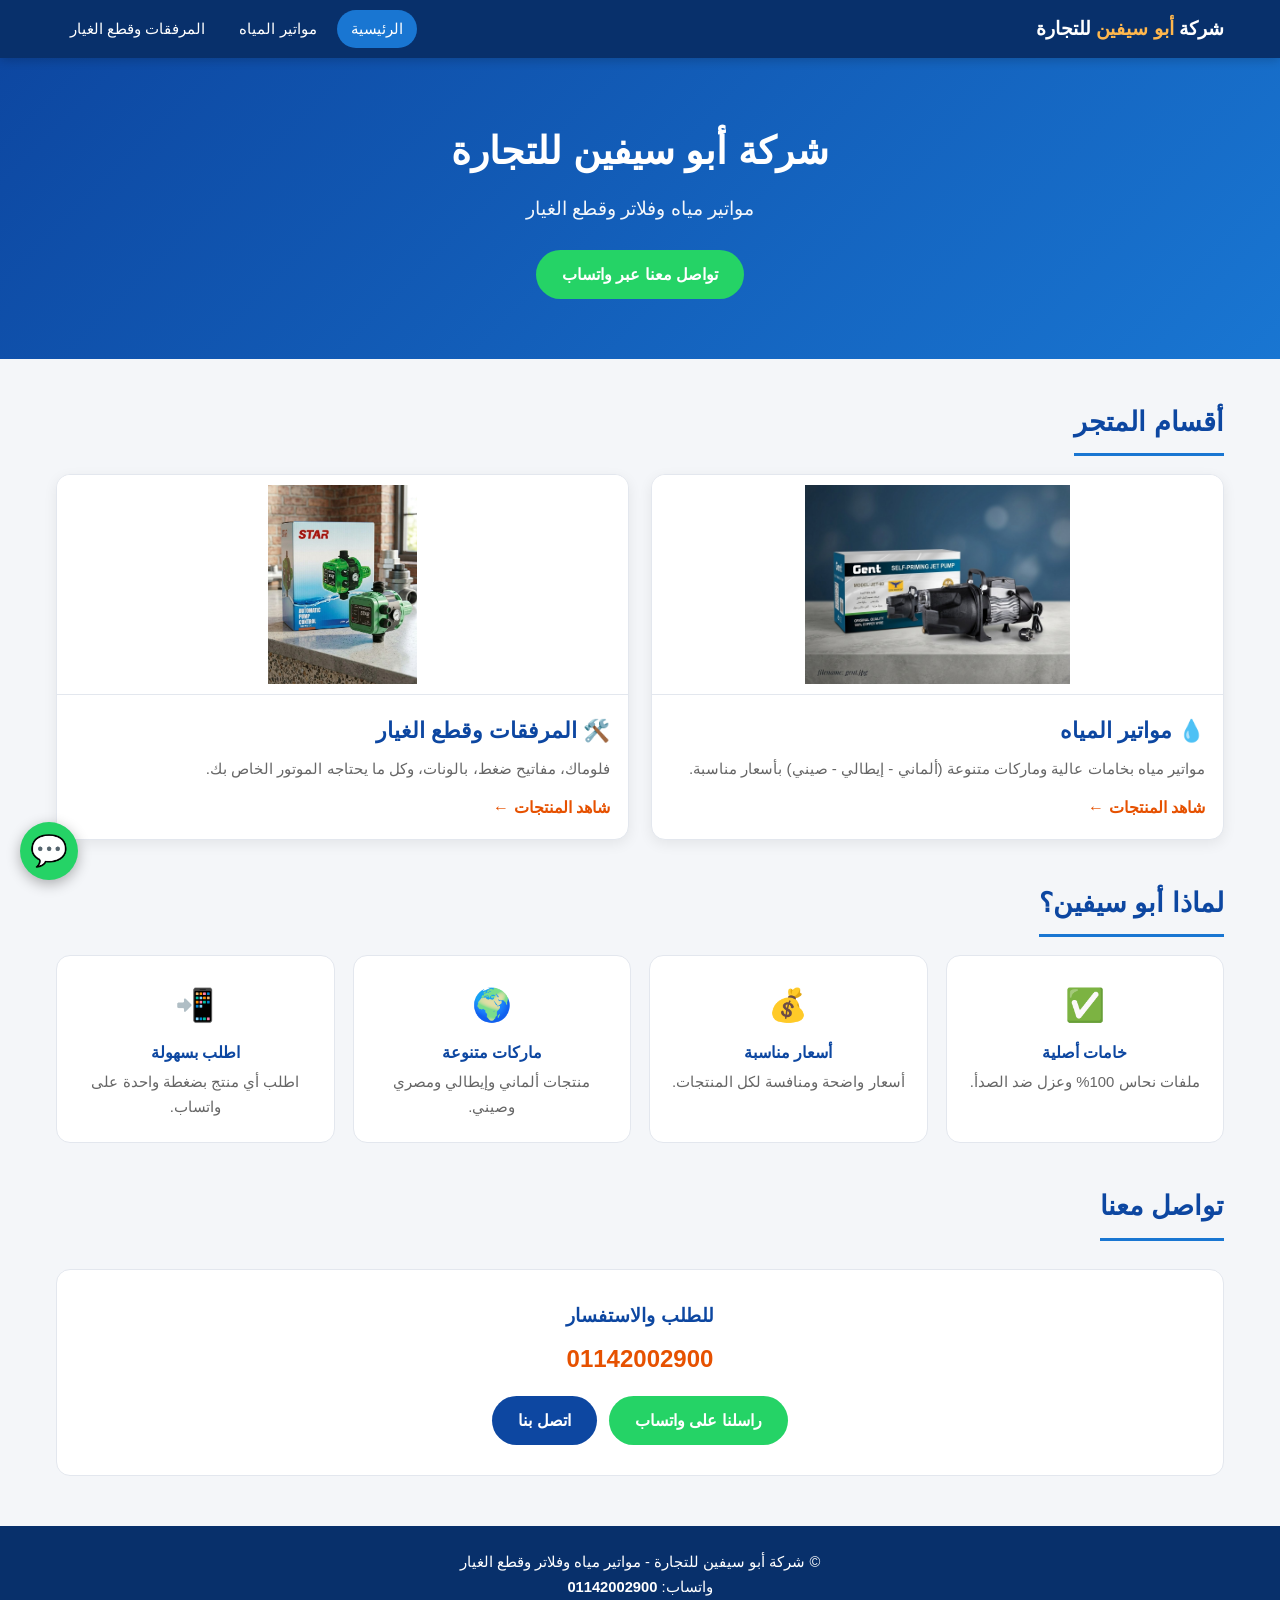
==== commit 32100293: "Improve search, contact links, SEO and accessibility - Clean up Maro product entry - Arabic-aware se" ====
--- a/index.html
+++ b/index.html
@@ -5,6 +5,12 @@
   <meta name="viewport" content="width=device-width, initial-scale=1.0">
   <title>شركة أبو سيفين للتجارة | مواتير مياه وفلاتر وقطع الغيار</title>
   <meta name="description" content="شركة أبو سيفين للتجارة - مواتير مياه وفلاتر وقطع الغيار بأفضل الأسعار. اطلب مباشرة عبر واتساب.">
+  <meta name="theme-color" content="#08306b">
+  <meta property="og:type" content="website">
+  <meta property="og:locale" content="ar_EG">
+  <meta property="og:title" content="شركة أبو سيفين للتجارة | مواتير مياه وفلاتر وقطع الغيار">
+  <meta property="og:description" content="مواتير مياه وفلاتر وقطع الغيار بأفضل الأسعار. اطلب مباشرة عبر واتساب.">
+  <meta property="og:image" content="gent.jpg">
   <link rel="stylesheet" href="style.css">
 </head>
 <body>
@@ -13,7 +19,7 @@
     <div class="container">
       <a href="index.html" class="brand">شركة <span>أبو سيفين</span> للتجارة</a>
       <div class="nav-links">
-        <a href="index.html" class="active">الرئيسية</a>
+        <a href="index.html" class="active" aria-current="page">الرئيسية</a>
         <a href="motors.html">مواتير المياه</a>
         <a href="accessories.html">المرفقات وقطع الغيار</a>
       </div>
@@ -78,8 +84,11 @@
     <h2 class="section-title">تواصل معنا</h2>
     <div class="contact-box">
       <h3>للطلب والاستفسار</h3>
-      <p class="phone">01142002900</p>
-      <a class="btn btn-whatsapp" data-wa href="#">راسلنا على واتساب</a>
+      <p class="phone"><a data-tel href="tel:+201142002900">01142002900</a></p>
+      <div class="contact-actions">
+        <a class="btn btn-whatsapp" data-wa href="#">راسلنا على واتساب</a>
+        <a class="btn btn-call" data-tel href="tel:+201142002900">اتصل بنا</a>
+      </div>
     </div>
 
   </main>
--- a/style.css
+++ b/style.css
@@ -88,6 +88,14 @@
 .btn-whatsapp { background: var(--whatsapp); color: #fff; }
 .btn-whatsapp:hover { background: var(--whatsapp-dark); }
 .btn-light { background: #fff; color: var(--primary); }
+.btn-call { background: var(--primary); color: #fff; }
+.btn-call:hover { background: var(--primary-dark); }
+
+/* وضوح التركيز عند التنقل بالكيبورد */
+a:focus-visible, .btn:focus-visible, .search:focus-visible {
+  outline: 3px solid #ffb74d;
+  outline-offset: 2px;
+}
 
 /* ===== Sections ===== */
 .section-title {
@@ -148,6 +156,7 @@
 }
 .contact-box h3 { color: var(--primary); margin-bottom: 8px; }
 .contact-box .phone { font-size: 1.5rem; font-weight: bold; color: var(--accent); direction: ltr; margin-bottom: 16px; }
+.contact-actions { display: flex; gap: 12px; justify-content: center; flex-wrap: wrap; }
 
 /* ===== Products ===== */
 .toolbar { margin: 24px 0 8px; }
@@ -240,6 +249,12 @@
 }
 footer .phone { direction: ltr; display: inline-block; font-weight: bold; }
 
+/* احترام إعداد تقليل الحركة */
+@media (prefers-reduced-motion: reduce) {
+  html { scroll-behavior: auto; }
+  *, *::before, *::after { transition: none !important; }
+}
+
 /* ===== Mobile ===== */
 @media (max-width: 600px) {
   .hero h1 { font-size: 1.7rem; }
